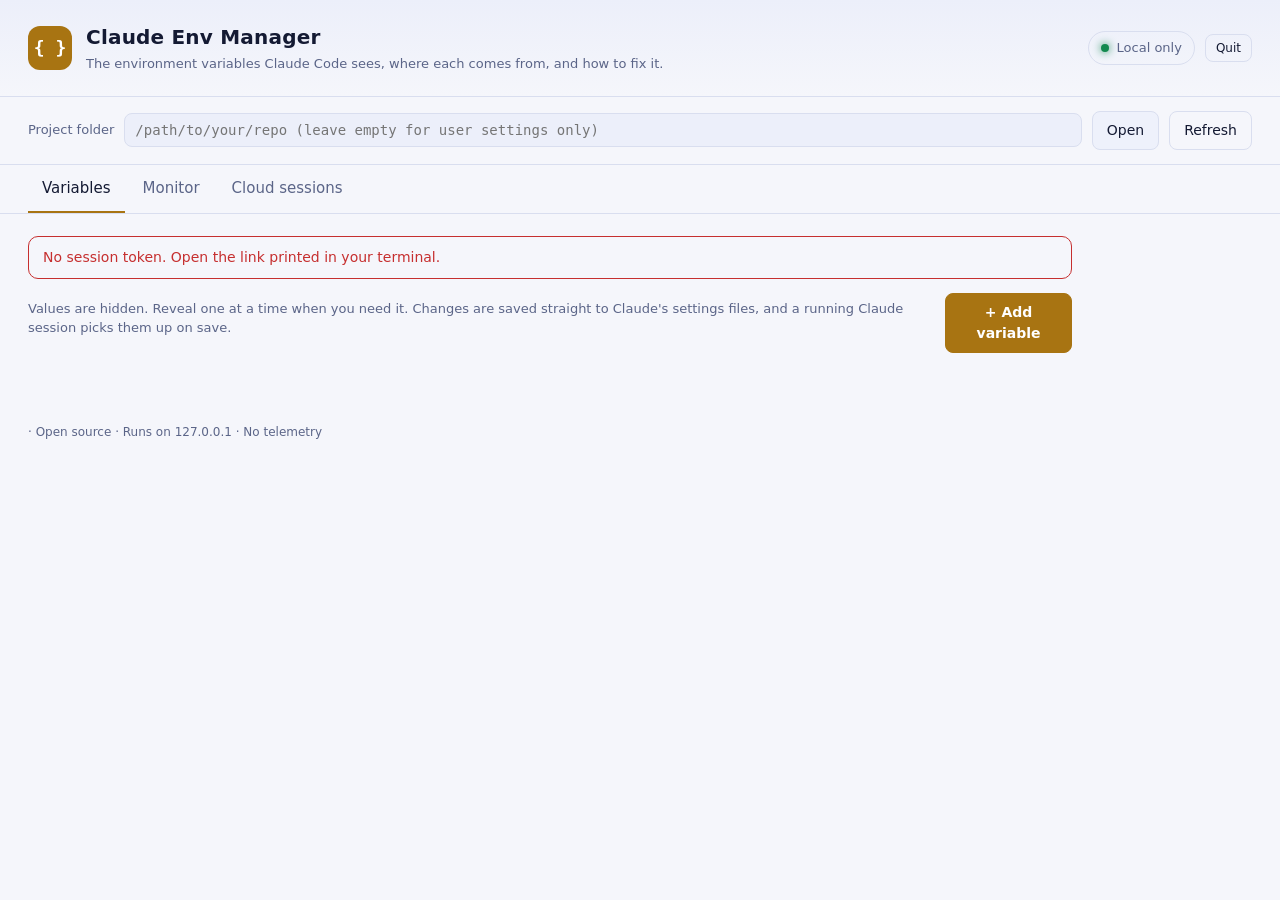
==== claude_env_manager/ui/index.html @ ad777218 "Claude Env Manager v0.1.0 Local app to add, check and manage the environment variables Claude Code u" ====
<!doctype html>
<html lang="en">
<head>
  <meta charset="utf-8">
  <meta name="viewport" content="width=device-width, initial-scale=1">
  <meta name="referrer" content="no-referrer">
  <title>Claude Env Manager</title>
  <link rel="icon" href="data:,">
  <link rel="stylesheet" href="style.css">
</head>
<body>
  <header class="top">
    <div class="brand">
      <span class="logo" aria-hidden="true">{ }</span>
      <div>
        <h1>Claude Env Manager</h1>
        <p class="sub">The environment variables Claude Code sees, where each comes from, and how to fix it.</p>
      </div>
    </div>
    <div class="top-actions">
      <div class="local-badge" title="The app only talks to a server on 127.0.0.1. No telemetry, nothing leaves this machine.">
        <span class="dot"></span> Local only
      </div>
      <button id="quitBtn" class="btn ghost small" title="Stop the app on this computer">Quit</button>
    </div>
  </header>

  <section class="project-bar">
    <label for="project">Project folder</label>
    <input id="project" type="text" spellcheck="false" autocomplete="off" placeholder="/path/to/your/repo (leave empty for user settings only)">
    <button id="loadProject" class="btn">Open</button>
    <button id="refresh" class="btn ghost" title="Re-read every settings file">Refresh</button>
  </section>

  <nav class="tabs" role="tablist">
    <button role="tab" class="tab active" data-tab="vars">Variables</button>
    <button role="tab" class="tab" data-tab="monitor">Monitor</button>
    <button role="tab" class="tab" data-tab="cloud">Cloud sessions</button>
  </nav>

  <main>
    <div id="banner" class="banner hidden" role="status"></div>

    <!-- Variables -->
    <section id="tab-vars" class="panel">
      <div class="panel-head">
        <p class="hint">Values are hidden. Reveal one at a time when you need it. Changes are saved straight to Claude's settings files, and a running Claude session picks them up on save.</p>
        <button id="addBtn" class="btn primary">+ Add variable</button>
      </div>
      <div id="scopes"></div>
    </section>

    <!-- Monitor -->
    <section id="tab-monitor" class="panel hidden">
      <div class="card">
        <h2>Is my variable visible to Claude?</h2>
        <form id="checkForm" class="row">
          <input id="checkName" type="text" placeholder="FAL_KEY" spellcheck="false" autocomplete="off" aria-label="Variable name">
          <button class="btn primary">Check</button>
        </form>
        <div id="checkResult"></div>
      </div>

      <div class="card">
        <div class="card-head">
          <h2>What Claude will see</h2>
          <label class="toggle"><input id="incShell" type="checkbox"> Include shell variables</label>
        </div>
        <p class="hint">Highest priority wins: Managed, then Project local, then Project shared, then User, then your shell. A settings file value replaces the same name from your shell.</p>
        <input id="filter" type="search" placeholder="Filter by name" aria-label="Filter">
        <table class="grid">
          <thead><tr><th>Name</th><th>Value</th><th>Comes from</th><th>Also set in (ignored)</th></tr></thead>
          <tbody id="effective"></tbody>
        </table>
      </div>
    </section>

    <!-- Cloud -->
    <section id="tab-cloud" class="panel hidden">
      <div class="card">
        <h2>Claude Code on the web (cloud sessions)</h2>
        <p>Cloud sessions run on Anthropic's machines, so they never read the User or Project local settings on this computer. There's no public API to set their variables, so add them once on the cloud environment:</p>
        <ol class="steps">
          <li>Open Claude Code on the web and go to the settings of the environment your sessions use.</li>
          <li>Find <b>Environment variables</b>. They take <code>.env</code> format, one <code>KEY=value</code> per line.</li>
          <li>Paste the lines you copy below and save.</li>
          <li>Start a <b>new</b> session. Running sessions keep their old values until their machine is rebuilt.</li>
          <li>Check it arrived with the one-liner at the bottom. It prints the length, never the value.</li>
        </ol>
        <div class="note">
          <b>Good to know.</b> Anyone who can use that environment can read its variables, and any command Claude runs can see them. For an API key that only needs to reach one service, the docs suggest a network secret on the environment instead, which can't be read inside the session.
          A repo's shared <code>.claude/settings.json</code> is read in cloud sessions only for a single repo outside a Claude project, so don't rely on it, and never commit keys there.
        </div>
      </div>

      <div class="card">
        <h2>1. Pick variables to copy</h2>
        <p class="hint">Uses the value Claude would see on this machine. Values go only to your clipboard.</p>
        <div id="cloudPick" class="pick"></div>
        <div class="row">
          <button id="copyEnv" class="btn primary">Copy .env lines</button>
          <span id="copyMsg" class="muted"></span>
        </div>
        <pre id="envPreview" class="code"></pre>
      </div>

      <div class="card">
        <h2>2. Check it inside a session</h2>
        <p class="hint">Ask Claude to run this in a cloud session, or run it in any terminal.</p>
        <div class="row">
          <input id="snipName" type="text" value="FAL_KEY" spellcheck="false" autocomplete="off" aria-label="Variable name">
          <button id="copySnip" class="btn">Copy command</button>
        </div>
        <pre id="snippet" class="code"></pre>
      </div>
    </section>
  </main>

  <footer class="foot">
    <span id="ver"></span> · Open source · Runs on 127.0.0.1 · No telemetry
  </footer>

  <!-- Add / edit dialog -->
  <dialog id="dlg">
    <form id="dlgForm" method="dialog">
      <h2 id="dlgTitle">Add variable</h2>
      <label>Name
        <input id="fName" type="text" placeholder="FAL_KEY" spellcheck="false" autocomplete="off" required>
      </label>
      <label>Value
        <span class="pw">
          <input id="fValue" type="password" autocomplete="new-password" spellcheck="false">
          <button type="button" id="fShow" class="btn ghost small">Show</button>
        </span>
      </label>
      <label>Save to
        <select id="fScope"></select>
      </label>
      <p id="fScopeHelp" class="hint"></p>
      <p id="fWarn" class="warn hidden"></p>
      <div class="row end">
        <button type="button" id="dlgCancel" class="btn ghost">Cancel</button>
        <button id="dlgSave" class="btn primary" value="save">Save</button>
      </div>
    </form>
  </dialog>

  <!-- Confirm dialog -->
  <dialog id="askDlg">
    <form method="dialog">
      <p id="askMsg"></p>
      <div class="row end">
        <button type="button" id="askNo" class="btn ghost">Cancel</button>
        <button type="button" id="askYes" class="btn primary">OK</button>
      </div>
    </form>
  </dialog>

  <script src="app.js"></script>
</body>
</html>
---- claude_env_manager/ui/style.css ----
:root {
  --bg: #0b1020;
  --bg2: #111830;
  --card: #141c36;
  --line: #24305a;
  --text: #e8ecf8;
  --muted: #95a0c2;
  --accent: #e3b450;
  --accent-ink: #1a1405;
  --ok: #4fd18b;
  --bad: #ff6b6b;
  --warn: #f5b942;
  --chip: #1d2748;
  --mono: ui-monospace, SFMono-Regular, Menlo, Consolas, monospace;
  color-scheme: dark;
}
@media (prefers-color-scheme: light) {
  :root:not([data-theme="dark"]) {
    --bg: #f5f6fb; --bg2: #eceffa; --card: #ffffff; --line: #d9deef;
    --text: #141a33; --muted: #5b6588; --accent: #a87412; --accent-ink: #fff;
    --ok: #13894f; --bad: #c62f2f; --warn: #9a6200; --chip: #eef1fb;
    color-scheme: light;
  }
}
:root[data-theme="light"] {
  --bg: #f5f6fb; --bg2: #eceffa; --card: #ffffff; --line: #d9deef;
    --text: #141a33; --muted: #5b6588; --accent: #a87412; --accent-ink: #fff;
    --ok: #13894f; --bad: #c62f2f; --warn: #9a6200; --chip: #eef1fb;
    color-scheme: light;
}
* { box-sizing: border-box; }
body {
  margin: 0; background: var(--bg); color: var(--text);
  font: 15px/1.5 system-ui, -apple-system, "Segoe UI", Roboto, sans-serif;
}
code, pre, .mono { font-family: var(--mono); }
.hidden { display: none !important; }
.muted { color: var(--muted); }

.top {
  display: flex; justify-content: space-between; align-items: center; gap: 16px;
  padding: 22px 28px; border-bottom: 1px solid var(--line);
  background: linear-gradient(180deg, var(--bg2), var(--bg));
}
.brand { display: flex; gap: 14px; align-items: center; }
.logo {
  display: grid; place-items: center; width: 44px; height: 44px; border-radius: 12px;
  background: var(--accent); color: var(--accent-ink); font: 700 18px var(--mono);
}
h1 { margin: 0; font-size: 20px; letter-spacing: .2px; }
h2 { margin: 0 0 10px; font-size: 16px; }
.sub { margin: 2px 0 0; color: var(--muted); font-size: 13px; }
.top-actions { display: flex; gap: 10px; align-items: center; }
.local-badge {
  display: inline-flex; align-items: center; gap: 8px; padding: 6px 12px; border-radius: 999px;
  border: 1px solid var(--line); color: var(--muted); font-size: 13px; white-space: nowrap;
}
.dot { width: 8px; height: 8px; border-radius: 50%; background: var(--ok); box-shadow: 0 0 8px var(--ok); }

.project-bar {
  display: flex; gap: 10px; align-items: center; padding: 14px 28px; border-bottom: 1px solid var(--line);
  flex-wrap: wrap;
}
.project-bar label { color: var(--muted); font-size: 13px; }
.project-bar input { flex: 1; min-width: 220px; }

input[type=text], input[type=password], input[type=search], select {
  background: var(--bg2); color: var(--text); border: 1px solid var(--line); border-radius: 8px;
  padding: 8px 10px; font: 14px var(--mono); outline: none;
}
input:focus, select:focus { border-color: var(--accent); }
select { font-family: inherit; }

.btn {
  border: 1px solid var(--line); background: var(--chip); color: var(--text);
  border-radius: 8px; padding: 8px 14px; font: inherit; font-size: 14px; cursor: pointer;
}
.btn:hover { border-color: var(--accent); }
.btn.primary { background: var(--accent); color: var(--accent-ink); border-color: var(--accent); font-weight: 600; }
.btn.ghost { background: transparent; }
.btn.small { padding: 4px 10px; font-size: 12px; }
.btn.danger:hover { border-color: var(--bad); color: var(--bad); }

.tabs { display: flex; gap: 4px; padding: 0 28px; border-bottom: 1px solid var(--line); }
.tab {
  background: none; border: 0; color: var(--muted); padding: 12px 14px; font: inherit; cursor: pointer;
  border-bottom: 2px solid transparent;
}
.tab.active { color: var(--text); border-bottom-color: var(--accent); }

main { padding: 22px 28px 40px; max-width: 1100px; }
.panel-head { display: flex; justify-content: space-between; align-items: center; gap: 16px; margin-bottom: 14px; }
.hint { color: var(--muted); font-size: 13px; margin: 0 0 10px; }

.card, .scope {
  background: var(--card); border: 1px solid var(--line); border-radius: 14px; padding: 18px 18px 14px;
  margin-bottom: 16px;
}
.card-head, .scope-head { display: flex; justify-content: space-between; align-items: flex-start; gap: 12px; }
.scope-head h2 { margin-bottom: 2px; }
.path { font: 12px var(--mono); color: var(--muted); word-break: break-all; }
.rank {
  display: inline-block; min-width: 22px; text-align: center; padding: 1px 7px; margin-right: 8px; border-radius: 6px;
  background: var(--chip); color: var(--accent); font: 600 12px var(--mono);
}
.badge {
  display: inline-block; padding: 2px 8px; border-radius: 999px; font-size: 11px; margin-left: 6px;
  border: 1px solid var(--line); color: var(--muted); vertical-align: middle;
}
.badge.ro { color: var(--muted); }
.badge.secret { color: var(--accent); border-color: var(--accent); }
.badge.win { color: var(--ok); border-color: var(--ok); }
.badge.lose { color: var(--muted); text-decoration: line-through; }

.warn { color: var(--warn); font-size: 13px; margin: 8px 0; }
.warn::before { content: "⚠ "; }
.err { color: var(--bad); font-size: 13px; margin: 8px 0; }
.note {
  border-left: 3px solid var(--accent); background: var(--bg2); padding: 10px 14px; border-radius: 6px;
  font-size: 13px; color: var(--muted); margin-top: 12px;
}
.note b { color: var(--text); }

table.grid { width: 100%; border-collapse: collapse; margin-top: 10px; }
.grid th { text-align: left; font-size: 12px; color: var(--muted); font-weight: 500; padding: 6px 8px; border-bottom: 1px solid var(--line); }
.grid td { padding: 8px; border-bottom: 1px solid var(--line); vertical-align: middle; font-size: 14px; }
.grid tr:last-child td { border-bottom: 0; }
.grid td.name { font: 600 13px var(--mono); }
.grid td.val { font: 13px var(--mono); color: var(--muted); max-width: 360px; overflow-wrap: anywhere; }
.grid td.val.shown { color: var(--text); }
.grid td.acts { text-align: right; white-space: nowrap; }
.grid td.acts .btn { margin-left: 4px; }
.empty { color: var(--muted); font-size: 13px; padding: 8px 0 4px; }
.subnote { display: block; font: 12px system-ui, sans-serif; color: var(--warn); margin-top: 2px; }

.row { display: flex; gap: 10px; align-items: center; flex-wrap: wrap; margin: 10px 0; }
.row.end { justify-content: flex-end; }
.row input[type=text] { flex: 1; min-width: 200px; }
#filter { width: 100%; margin-top: 4px; }

.result {
  margin-top: 12px; padding: 14px 16px; border-radius: 10px; border: 1px solid var(--line); background: var(--bg2);
}
.result.ok { border-color: var(--ok); }
.result.bad { border-color: var(--bad); }
.result h3 { margin: 0 0 6px; font-size: 15px; }
.result.ok h3 { color: var(--ok); }
.result.bad h3 { color: var(--bad); }
.result ul { margin: 6px 0 0; padding-left: 18px; font-size: 13px; color: var(--muted); }

.steps { margin: 8px 0 0; padding-left: 20px; }
.steps li { margin: 4px 0; }
.pick { display: flex; flex-wrap: wrap; gap: 8px; }
.pick label {
  display: inline-flex; gap: 6px; align-items: center; padding: 6px 10px; border-radius: 8px;
  background: var(--chip); border: 1px solid var(--line); font: 13px var(--mono); cursor: pointer;
}
pre.code {
  background: var(--bg2); border: 1px solid var(--line); border-radius: 8px; padding: 10px 12px;
  white-space: pre-wrap; word-break: break-all; font-size: 12.5px; min-height: 20px; margin: 8px 0 0;
}
details.shell summary { cursor: pointer; color: var(--muted); font-size: 13px; margin-top: 6px; }

.banner { padding: 10px 14px; border-radius: 10px; margin-bottom: 14px; font-size: 14px; border: 1px solid var(--line); }
.banner.ok { border-color: var(--ok); color: var(--ok); }
.banner.bad { border-color: var(--bad); color: var(--bad); }

dialog {
  border: 1px solid var(--line); border-radius: 14px; background: var(--card); color: var(--text);
  padding: 22px; width: min(520px, 92vw);
}
dialog::backdrop { background: rgba(5, 8, 20, .65); }
dialog label { display: block; font-size: 13px; color: var(--muted); margin: 12px 0 4px; }
dialog label input, dialog label select { display: block; width: 100%; margin-top: 4px; color: var(--text); }
.pw { display: flex; gap: 6px; margin-top: 4px; }
.pw input { flex: 1; margin-top: 0 !important; }

.foot { padding: 16px 28px 28px; color: var(--muted); font-size: 12px; }

@media (max-width: 640px) {
  .top, .project-bar, main, .tabs, .foot { padding-left: 16px; padding-right: 16px; }
  .top-actions { display: flex; gap: 10px; align-items: center; }
.local-badge { display: none; }
  .grid td.val { max-width: 140px; }
}
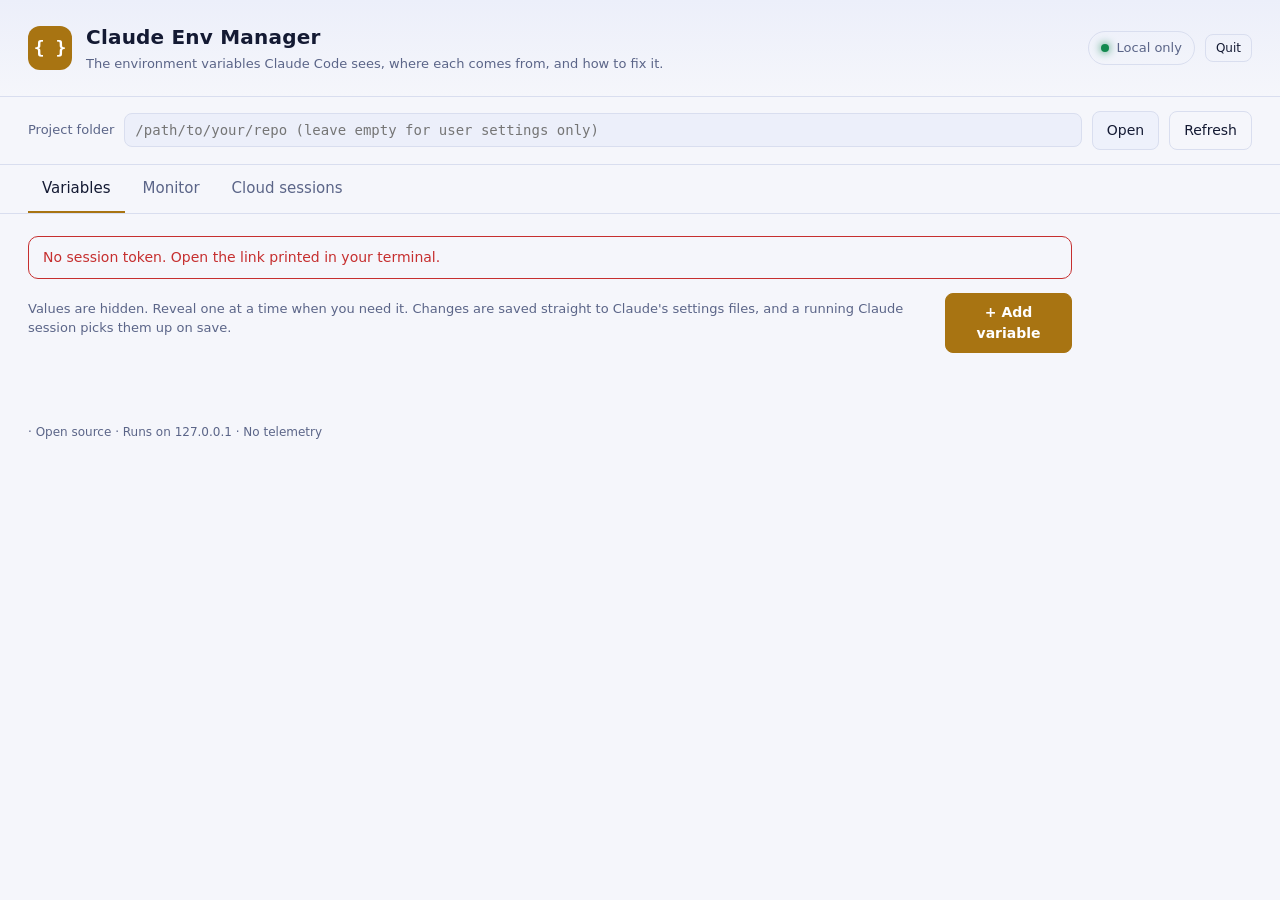
==== commit 7606bbd4: "v0.1.1: say "Claude on this computer uses this" and point to Cloud sessions Local settings never rea" ====
--- a/claude_env_manager/ui/index.html
+++ b/claude_env_manager/ui/index.html
@@ -63,7 +63,7 @@
 
       <div class="card">
         <div class="card-head">
-          <h2>What Claude will see</h2>
+          <h2>What Claude on this computer will see</h2>
           <label class="toggle"><input id="incShell" type="checkbox"> Include shell variables</label>
         </div>
         <p class="hint">Highest priority wins: Managed, then Project local, then Project shared, then User, then your shell. A settings file value replaces the same name from your shell.</p>
--- a/claude_env_manager/ui/style.css
+++ b/claude_env_manager/ui/style.css
@@ -111,6 +111,11 @@
 .badge.secret { color: var(--accent); border-color: var(--accent); }
 .badge.win { color: var(--ok); border-color: var(--ok); }
 .badge.lose { color: var(--muted); text-decoration: line-through; }
+.linkbtn {
+  background: none; border: 0; padding: 0; margin-left: 8px; font: inherit; font-size: 11px;
+  color: var(--muted); text-decoration: underline; cursor: pointer; vertical-align: middle;
+}
+.linkbtn:hover, .linkbtn:focus-visible { color: var(--accent); }
 
 .warn { color: var(--warn); font-size: 13px; margin: 8px 0; }
 .warn::before { content: "⚠ "; }
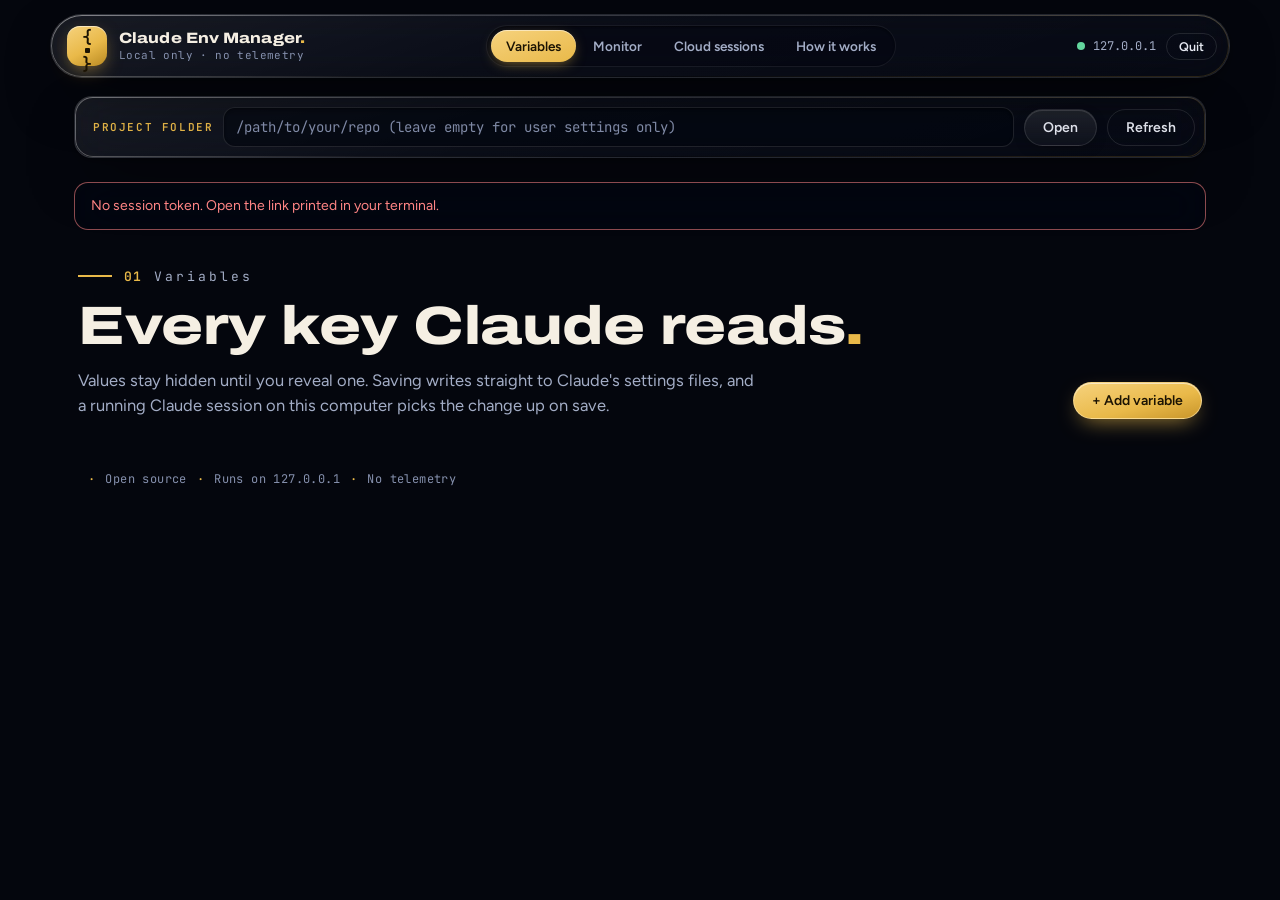
==== commit 12fd2aca: "v0.1.1: dark liquid glass UI, How it works page - New navy and gold glass interface with bundled Arc" ====
--- a/claude_env_manager/ui/index.html
+++ b/claude_env_manager/ui/index.html
@@ -4,124 +4,213 @@
   <meta charset="utf-8">
   <meta name="viewport" content="width=device-width, initial-scale=1">
   <meta name="referrer" content="no-referrer">
+  <meta name="color-scheme" content="dark">
   <title>Claude Env Manager</title>
   <link rel="icon" href="data:,">
   <link rel="stylesheet" href="style.css">
 </head>
 <body>
+  <div class="backdrop" aria-hidden="true"><span class="glow g1"></span><span class="glow g2"></span><span class="swarm"></span></div>
+
   <header class="top">
-    <div class="brand">
-      <span class="logo" aria-hidden="true">{ }</span>
-      <div>
-        <h1>Claude Env Manager</h1>
-        <p class="sub">The environment variables Claude Code sees, where each comes from, and how to fix it.</p>
-      </div>
-    </div>
-    <div class="top-actions">
-      <div class="local-badge" title="The app only talks to a server on 127.0.0.1. No telemetry, nothing leaves this machine.">
-        <span class="dot"></span> Local only
-      </div>
-      <button id="quitBtn" class="btn ghost small" title="Stop the app on this computer">Quit</button>
+    <div class="top-inner glass">
+      <div class="brand">
+        <span class="mark" aria-hidden="true">{<i></i>}</span>
+        <div>
+          <p class="brand-name">Claude Env Manager<span class="dot-gold">.</span></p>
+          <p class="brand-sub">Local only · no telemetry</p>
+        </div>
+      </div>
+      <nav class="tabs" role="tablist" aria-label="Sections">
+        <button role="tab" class="tab active" aria-selected="true" data-tab="vars">Variables</button>
+        <button role="tab" class="tab" aria-selected="false" data-tab="monitor">Monitor</button>
+        <button role="tab" class="tab" aria-selected="false" data-tab="cloud">Cloud sessions</button>
+        <button role="tab" class="tab" aria-selected="false" data-tab="guide">How it works</button>
+      </nav>
+      <div class="top-actions">
+        <span class="live" title="The app only talks to a server on 127.0.0.1. Nothing leaves this computer."><span class="pulse"></span>127.0.0.1</span>
+        <button id="quitBtn" class="btn ghost small" title="Stop the app on this computer">Quit</button>
+      </div>
     </div>
   </header>
 
-  <section class="project-bar">
-    <label for="project">Project folder</label>
-    <input id="project" type="text" spellcheck="false" autocomplete="off" placeholder="/path/to/your/repo (leave empty for user settings only)">
-    <button id="loadProject" class="btn">Open</button>
-    <button id="refresh" class="btn ghost" title="Re-read every settings file">Refresh</button>
-  </section>
-
-  <nav class="tabs" role="tablist">
-    <button role="tab" class="tab active" data-tab="vars">Variables</button>
-    <button role="tab" class="tab" data-tab="monitor">Monitor</button>
-    <button role="tab" class="tab" data-tab="cloud">Cloud sessions</button>
-  </nav>
-
-  <main>
-    <div id="banner" class="banner hidden" role="status"></div>
-
-    <!-- Variables -->
-    <section id="tab-vars" class="panel">
-      <div class="panel-head">
-        <p class="hint">Values are hidden. Reveal one at a time when you need it. Changes are saved straight to Claude's settings files, and a running Claude session picks them up on save.</p>
-        <button id="addBtn" class="btn primary">+ Add variable</button>
-      </div>
-      <div id="scopes"></div>
+  <div class="wrap">
+    <section class="project-bar glass" aria-label="Project">
+      <label for="project" class="eyebrow-label">Project folder</label>
+      <input id="project" type="text" spellcheck="false" autocomplete="off" placeholder="/path/to/your/repo (leave empty for user settings only)">
+      <button id="loadProject" class="btn">Open</button>
+      <button id="refresh" class="btn ghost" title="Re-read every settings file">Refresh</button>
     </section>
 
-    <!-- Monitor -->
-    <section id="tab-monitor" class="panel hidden">
-      <div class="card">
-        <h2>Is my variable visible to Claude?</h2>
-        <form id="checkForm" class="row">
-          <input id="checkName" type="text" placeholder="FAL_KEY" spellcheck="false" autocomplete="off" aria-label="Variable name">
-          <button class="btn primary">Check</button>
-        </form>
-        <div id="checkResult"></div>
-      </div>
-
-      <div class="card">
-        <div class="card-head">
-          <h2>What Claude on this computer will see</h2>
-          <label class="toggle"><input id="incShell" type="checkbox"> Include shell variables</label>
-        </div>
-        <p class="hint">Highest priority wins: Managed, then Project local, then Project shared, then User, then your shell. A settings file value replaces the same name from your shell.</p>
-        <input id="filter" type="search" placeholder="Filter by name" aria-label="Filter">
-        <table class="grid">
-          <thead><tr><th>Name</th><th>Value</th><th>Comes from</th><th>Also set in (ignored)</th></tr></thead>
-          <tbody id="effective"></tbody>
-        </table>
-      </div>
-    </section>
-
-    <!-- Cloud -->
-    <section id="tab-cloud" class="panel hidden">
-      <div class="card">
-        <h2>Claude Code on the web (cloud sessions)</h2>
-        <p>Cloud sessions run on Anthropic's machines, so they never read the User or Project local settings on this computer. There's no public API to set their variables, so add them once on the cloud environment:</p>
-        <ol class="steps">
-          <li>Open Claude Code on the web and go to the settings of the environment your sessions use.</li>
-          <li>Find <b>Environment variables</b>. They take <code>.env</code> format, one <code>KEY=value</code> per line.</li>
-          <li>Paste the lines you copy below and save.</li>
-          <li>Start a <b>new</b> session. Running sessions keep their old values until their machine is rebuilt.</li>
-          <li>Check it arrived with the one-liner at the bottom. It prints the length, never the value.</li>
-        </ol>
-        <div class="note">
-          <b>Good to know.</b> Anyone who can use that environment can read its variables, and any command Claude runs can see them. For an API key that only needs to reach one service, the docs suggest a network secret on the environment instead, which can't be read inside the session.
-          A repo's shared <code>.claude/settings.json</code> is read in cloud sessions only for a single repo outside a Claude project, so don't rely on it, and never commit keys there.
-        </div>
-      </div>
-
-      <div class="card">
-        <h2>1. Pick variables to copy</h2>
-        <p class="hint">Uses the value Claude would see on this machine. Values go only to your clipboard.</p>
-        <div id="cloudPick" class="pick"></div>
-        <div class="row">
-          <button id="copyEnv" class="btn primary">Copy .env lines</button>
-          <span id="copyMsg" class="muted"></span>
-        </div>
-        <pre id="envPreview" class="code"></pre>
-      </div>
-
-      <div class="card">
-        <h2>2. Check it inside a session</h2>
-        <p class="hint">Ask Claude to run this in a cloud session, or run it in any terminal.</p>
-        <div class="row">
-          <input id="snipName" type="text" value="FAL_KEY" spellcheck="false" autocomplete="off" aria-label="Variable name">
-          <button id="copySnip" class="btn">Copy command</button>
-        </div>
-        <pre id="snippet" class="code"></pre>
-      </div>
-    </section>
-  </main>
-
-  <footer class="foot">
-    <span id="ver"></span> · Open source · Runs on 127.0.0.1 · No telemetry
-  </footer>
+    <main>
+      <div id="banner" class="banner hidden" role="status"></div>
+
+      <!-- Variables -->
+      <section id="tab-vars" class="panel" role="tabpanel">
+        <div class="intro">
+          <p class="eyebrow"><span class="rule"></span>01<span class="eyebrow-text">Variables</span></p>
+          <h1 class="display">Every key Claude reads<span class="dot-gold">.</span></h1>
+          <div class="intro-row">
+            <p class="lede">Values stay hidden until you reveal one. Saving writes straight to Claude's settings files, and a running Claude session on this computer picks the change up on save.</p>
+            <button id="addBtn" class="btn primary">+ Add variable</button>
+          </div>
+        </div>
+        <div id="scopes"></div>
+      </section>
+
+      <!-- Monitor -->
+      <section id="tab-monitor" class="panel hidden" role="tabpanel">
+        <div class="intro">
+          <p class="eyebrow"><span class="rule"></span>02<span class="eyebrow-text">Monitor</span></p>
+          <h1 class="display">Will Claude see it<span class="dot-gold">?</span></h1>
+          <p class="lede">Check one name, or look through everything Claude on this computer will get. Values are never printed, only their length.</p>
+        </div>
+        <div class="card glass">
+          <h2>Is my variable visible to Claude on this computer?</h2>
+          <form id="checkForm" class="row">
+            <input id="checkName" type="text" placeholder="FAL_KEY" spellcheck="false" autocomplete="off" aria-label="Variable name">
+            <button class="btn primary">Check</button>
+          </form>
+          <div id="checkResult" aria-live="polite"></div>
+        </div>
+
+        <div class="card glass">
+          <div class="card-head">
+            <h2>What Claude on this computer will see</h2>
+            <label class="toggle"><input id="incShell" type="checkbox"><span class="switch" aria-hidden="true"></span> Include shell variables</label>
+          </div>
+          <p class="hint">Highest priority wins: Managed, then Project local, then Project shared, then User, then your shell. A settings file value replaces the same name from your shell.</p>
+          <input id="filter" type="search" placeholder="Filter by name" aria-label="Filter">
+          <div class="table-wrap">
+            <table class="grid">
+              <thead><tr><th>Name</th><th>Value</th><th>Comes from</th><th>Also set in (ignored)</th></tr></thead>
+              <tbody id="effective"></tbody>
+            </table>
+          </div>
+        </div>
+      </section>
+
+      <!-- Cloud -->
+      <section id="tab-cloud" class="panel hidden" role="tabpanel">
+        <div class="intro">
+          <p class="eyebrow"><span class="rule"></span>03<span class="eyebrow-text">Cloud sessions</span></p>
+          <h1 class="display">Keys for Claude in the cloud<span class="dot-gold">.</span></h1>
+          <p class="lede">Cloud sessions run on Anthropic's machines, so they never read the settings on this computer. Their variables live on the cloud environment, and you add them there once.</p>
+        </div>
+        <div class="card glass">
+          <h2>Set it up</h2>
+          <ol class="steps">
+            <li>Open Claude Code on the web and go to the settings of the environment your sessions use.</li>
+            <li>Find <b>Environment variables</b>. They take <code>.env</code> format, one <code>KEY=value</code> per line.</li>
+            <li>Paste the lines you copy below and save.</li>
+            <li>Start a <b>new</b> session. Running sessions keep their old values until their machine is rebuilt.</li>
+            <li>Check it arrived with the one-liner below. It prints the length, never the value.</li>
+          </ol>
+          <div class="note">
+            <b>Good to know.</b> Anyone who can use that environment can read its variables, and any command Claude runs can see them. For an API key that only needs to reach one service, the docs suggest a network secret on the environment instead, which can't be read inside the session.
+            A repo's shared <code>.claude/settings.json</code> is read in cloud sessions only for a single repo outside a Claude project, so don't rely on it, and never commit keys there.
+          </div>
+        </div>
+
+        <div class="split">
+          <div class="card glass">
+            <h2><span class="num">1</span>Pick variables to copy</h2>
+            <p class="hint">Uses the value Claude would see on this computer. Values go only to your clipboard.</p>
+            <div id="cloudPick" class="pick"></div>
+            <div class="row">
+              <button id="copyEnv" class="btn primary">Copy .env lines</button>
+              <span id="copyMsg" class="muted" aria-live="polite"></span>
+            </div>
+            <pre id="envPreview" class="code"></pre>
+          </div>
+
+          <div class="card glass">
+            <h2><span class="num">2</span>Check it inside a session</h2>
+            <p class="hint">Ask Claude to run this in a cloud session, or run it in any terminal.</p>
+            <div class="row">
+              <input id="snipName" type="text" value="FAL_KEY" spellcheck="false" autocomplete="off" aria-label="Variable name">
+              <button id="copySnip" class="btn">Copy command</button>
+            </div>
+            <pre id="snippet" class="code"></pre>
+          </div>
+        </div>
+      </section>
+
+      <!-- Guide -->
+      <section id="tab-guide" class="panel hidden guide" role="tabpanel">
+        <div class="intro">
+          <p class="eyebrow"><span class="rule"></span>04<span class="eyebrow-text">How it works</span></p>
+          <h1 class="display">Where Claude finds your keys<span class="dot-gold">.</span></h1>
+          <p class="lede">Claude Code reads environment variables from a few places, in a fixed order, and cloud sessions read from a different place entirely. Most "Claude can't see my key" problems come down to one of the cases below.</p>
+        </div>
+
+        <h2 class="section-title"><span class="rule"></span>Two kinds of Claude</h2>
+        <div class="split">
+          <article class="card glass tile">
+            <p class="tile-tag">On this computer</p>
+            <h3>Claude Code in your terminal, editor or desktop app</h3>
+            <p>Reads the settings files on this computer, plus the shell it was started from. This app manages exactly these files.</p>
+            <button class="linkbtn" data-goto="vars">Manage them in Variables</button>
+          </article>
+          <article class="card glass tile">
+            <p class="tile-tag cloud">In the cloud</p>
+            <h3>Claude Code on the web and cloud sessions</h3>
+            <p>Runs on Anthropic's machines and never sees this computer's files. Its keys go in the cloud environment's <b>Environment variables</b> setting.</p>
+            <button class="linkbtn" data-goto="cloud">Set them up in Cloud sessions</button>
+          </article>
+        </div>
+
+        <h2 class="section-title"><span class="rule"></span>The order Claude on this computer reads them</h2>
+        <div class="card glass">
+          <p class="hint">When the same name is set in more than one place, the highest one wins.</p>
+          <ol class="ladder">
+            <li><span class="lv">01</span><div><b>Managed</b><span>Set by an administrator. Can't be overridden.</span><code>managed-settings.json</code></div></li>
+            <li><span class="lv">02</span><div><b>Project local</b><span>This project, just you. The best home for a project's keys. Keep it out of git.</span><code>&lt;repo&gt;/.claude/settings.local.json</code></div></li>
+            <li><span class="lv">03</span><div><b>Project shared</b><span>Committed to the repo and shared with everyone. Never put secrets here.</span><code>&lt;repo&gt;/.claude/settings.json</code></div></li>
+            <li><span class="lv">04</span><div><b>User</b><span>Every project on this computer.</span><code>~/.claude/settings.json</code></div></li>
+            <li><span class="lv">05</span><div><b>Your shell</b><span>Only when Claude is started from a terminal that has the variable. Any settings file wins over it.</span><code>export FAL_KEY=…</code></div></li>
+          </ol>
+        </div>
+
+        <h2 class="section-title"><span class="rule"></span>Claude can't see my key</h2>
+        <div class="card glass">
+          <ol class="checks">
+            <li><b>Is it a cloud session?</b> Cloud sessions ignore every file on this computer. Add the key to the cloud environment, then start a new session. <button class="linkbtn" data-goto="cloud">Cloud sessions</button></li>
+            <li><b>Is it set at all?</b> Type the name into the check on the Monitor page. <button class="linkbtn" data-goto="monitor">Monitor</button></li>
+            <li><b>Is another value winning?</b> If the same name is set higher up, that value is the one Claude gets. Monitor shows where it comes from and what it overrides.</li>
+            <li><b>Is it only in your shell?</b> Claude started from the Dock, Start menu or an editor won't have it. Put it in User or Project local instead.</li>
+            <li><b>Is it a name Claude ignores in project files?</b> A few, like <code>OTEL_*</code> and <code>CLAUDE_CONFIG_DIR</code>, only count from User settings or your shell. The app flags these.</li>
+            <li><b>Did you just remove it?</b> New and changed values apply on save. A removed variable only disappears when Claude is relaunched.</li>
+            <li><b>Does the value use <code>~</code> or <code>$HOME</code>?</b> Values are used exactly as written. Write the full path.</li>
+          </ol>
+        </div>
+
+        <h2 class="section-title"><span class="rule"></span>Keeping keys safe</h2>
+        <div class="split three">
+          <article class="card glass tile"><h3>Out of git</h3><p>Project shared settings are committed. Keep keys in Project local or User, and make sure <code>settings.local.json</code> is ignored. The app warns you when it isn't.</p></article>
+          <article class="card glass tile"><h3>Readable by your tools</h3><p>Any command Claude runs can read the variables it was given, on this computer and in the cloud. Only give Claude the keys a task needs.</p></article>
+          <article class="card glass tile"><h3>Shared in the cloud</h3><p>Everyone who uses a cloud environment can read its variables. For a key that only calls one service, a network secret is safer.</p></article>
+        </div>
+
+        <h2 class="section-title"><span class="rule"></span>What this app does</h2>
+        <div class="card glass">
+          <ul class="facts">
+            <li><b>Runs only on your computer.</b> It listens on 127.0.0.1, with a new random token each run, and makes no outside network calls.</li>
+            <li><b>Shows values only when you ask.</b> The page gets names, a mask and the length. A value is sent only when you press Reveal or copy .env lines.</li>
+            <li><b>Edits safely.</b> It keeps every other setting in the file, writes atomically, and creates new files readable only by you. A file with broken JSON is left alone.</li>
+          </ul>
+          <p class="hint">Sources: Claude Code docs on <a href="https://code.claude.com/docs/en/settings" target="_blank" rel="noopener noreferrer">settings</a>, <a href="https://code.claude.com/docs/en/env-vars" target="_blank" rel="noopener noreferrer">environment variables</a> and <a href="https://code.claude.com/docs/en/cloud-environments" target="_blank" rel="noopener noreferrer">cloud environments</a>. Not affiliated with Anthropic.</p>
+        </div>
+      </section>
+    </main>
+
+    <footer class="foot">
+      <span id="ver"></span><span class="sep">·</span>Open source<span class="sep">·</span>Runs on 127.0.0.1<span class="sep">·</span>No telemetry
+    </footer>
+  </div>
 
   <!-- Add / edit dialog -->
-  <dialog id="dlg">
+  <dialog id="dlg" class="glass">
     <form id="dlgForm" method="dialog">
       <h2 id="dlgTitle">Add variable</h2>
       <label>Name
@@ -146,7 +235,7 @@
   </dialog>
 
   <!-- Confirm dialog -->
-  <dialog id="askDlg">
+  <dialog id="askDlg" class="glass">
     <form method="dialog">
       <p id="askMsg"></p>
       <div class="row end">
--- a/claude_env_manager/ui/style.css
+++ b/claude_env_manager/ui/style.css
@@ -1,190 +1,342 @@
+/* Claude Env Manager: dark liquid glass, night navy and gold.
+   Fonts are bundled (SIL Open Font License, see fonts/); nothing loads from the web. */
+
+@font-face { font-family: "Archivo"; src: url("fonts/archivo.woff2") format("woff2"); font-weight: 600 800; font-stretch: 112% 125%; font-display: swap; }
+@font-face { font-family: "Figtree"; src: url("fonts/figtree.woff2") format("woff2"); font-weight: 400 700; font-display: swap; }
+@font-face { font-family: "JetBrains Mono"; src: url("fonts/jetbrains-mono.woff2") format("woff2"); font-weight: 400 600; font-display: swap; }
+
 :root {
-  --bg: #0b1020;
-  --bg2: #111830;
-  --card: #141c36;
-  --line: #24305a;
-  --text: #e8ecf8;
-  --muted: #95a0c2;
-  --accent: #e3b450;
-  --accent-ink: #1a1405;
-  --ok: #4fd18b;
-  --bad: #ff6b6b;
-  --warn: #f5b942;
-  --chip: #1d2748;
-  --mono: ui-monospace, SFMono-Regular, Menlo, Consolas, monospace;
   color-scheme: dark;
-}
-@media (prefers-color-scheme: light) {
-  :root:not([data-theme="dark"]) {
-    --bg: #f5f6fb; --bg2: #eceffa; --card: #ffffff; --line: #d9deef;
-    --text: #141a33; --muted: #5b6588; --accent: #a87412; --accent-ink: #fff;
-    --ok: #13894f; --bad: #c62f2f; --warn: #9a6200; --chip: #eef1fb;
-    color-scheme: light;
-  }
-}
-:root[data-theme="light"] {
-  --bg: #f5f6fb; --bg2: #eceffa; --card: #ffffff; --line: #d9deef;
-    --text: #141a33; --muted: #5b6588; --accent: #a87412; --accent-ink: #fff;
-    --ok: #13894f; --bad: #c62f2f; --warn: #9a6200; --chip: #eef1fb;
-    color-scheme: light;
-}
+  --ink: #04060d;
+  --navy: #070c1c;
+  --navy-2: #0b1430;
+  --navy-3: #13204a;
+  --cream: #f5efe3;
+  --text: #e7eaf3;
+  --muted: #a3adc6;
+  --dim: #8590ad;
+  --gold: #e9b949;
+  --gold-2: #f6d27d;
+  --gold-ink: #1b1303;
+  --gold-soft: rgba(233, 185, 73, .14);
+  --ok: #63d69e;
+  --bad: #ff8585;
+  --warn: #f3c65c;
+  --glass: linear-gradient(160deg, rgba(255, 255, 255, .085) 0%, rgba(255, 255, 255, .035) 42%, rgba(255, 255, 255, .02) 100%);
+  --glass-solid: #0d1633;
+  --edge: rgba(255, 255, 255, .11);
+  --edge-strong: rgba(255, 255, 255, .2);
+  --sheen: inset 0 1px 0 rgba(255, 255, 255, .16), inset 0 -1px 0 rgba(0, 0, 0, .35);
+  --lift: 0 24px 60px -18px rgba(0, 0, 0, .7), 0 2px 6px rgba(0, 0, 0, .3);
+  --blur: blur(22px) saturate(165%);
+  --r: 22px;
+  --r-sm: 12px;
+  --display: "Archivo", "Arial Black", system-ui, sans-serif;
+  --sans: "Figtree", system-ui, -apple-system, "Segoe UI", Roboto, sans-serif;
+  --mono: "JetBrains Mono", ui-monospace, SFMono-Regular, Menlo, Consolas, monospace;
+}
+
 * { box-sizing: border-box; }
+html { background: var(--ink); }
 body {
-  margin: 0; background: var(--bg); color: var(--text);
-  font: 15px/1.5 system-ui, -apple-system, "Segoe UI", Roboto, sans-serif;
-}
-code, pre, .mono { font-family: var(--mono); }
+  margin: 0; min-height: 100vh; color: var(--text); background: var(--ink);
+  font: 15px/1.55 var(--sans); -webkit-font-smoothing: antialiased;
+}
+code, pre, .mono { font-family: var(--mono); font-size: .9em; }
+code { color: var(--gold-2); }
+a { color: var(--gold-2); text-underline-offset: 3px; }
+a:hover { color: var(--gold); }
+b, strong { color: var(--cream); font-weight: 650; }
 .hidden { display: none !important; }
 .muted { color: var(--muted); }
-
-.top {
-  display: flex; justify-content: space-between; align-items: center; gap: 16px;
-  padding: 22px 28px; border-bottom: 1px solid var(--line);
-  background: linear-gradient(180deg, var(--bg2), var(--bg));
-}
-.brand { display: flex; gap: 14px; align-items: center; }
-.logo {
-  display: grid; place-items: center; width: 44px; height: 44px; border-radius: 12px;
-  background: var(--accent); color: var(--accent-ink); font: 700 18px var(--mono);
-}
-h1 { margin: 0; font-size: 20px; letter-spacing: .2px; }
-h2 { margin: 0 0 10px; font-size: 16px; }
-.sub { margin: 2px 0 0; color: var(--muted); font-size: 13px; }
-.top-actions { display: flex; gap: 10px; align-items: center; }
-.local-badge {
-  display: inline-flex; align-items: center; gap: 8px; padding: 6px 12px; border-radius: 999px;
-  border: 1px solid var(--line); color: var(--muted); font-size: 13px; white-space: nowrap;
-}
-.dot { width: 8px; height: 8px; border-radius: 50%; background: var(--ok); box-shadow: 0 0 8px var(--ok); }
-
-.project-bar {
-  display: flex; gap: 10px; align-items: center; padding: 14px 28px; border-bottom: 1px solid var(--line);
-  flex-wrap: wrap;
-}
-.project-bar label { color: var(--muted); font-size: 13px; }
+::selection { background: rgba(233, 185, 73, .35); color: var(--cream); }
+:focus-visible { outline: 2px solid var(--gold); outline-offset: 3px; border-radius: 8px; }
+
+/* ---------- backdrop: navy depth, gold glow, particle swarm ---------- */
+.backdrop { position: fixed; inset: 0; z-index: -1; overflow: hidden; pointer-events: none;
+  background:
+    radial-gradient(1200px 700px at 12% -10%, rgba(37, 62, 140, .55), transparent 60%),
+    radial-gradient(900px 600px at 100% 10%, rgba(22, 40, 96, .5), transparent 60%),
+    linear-gradient(180deg, var(--navy) 0%, var(--ink) 75%);
+}
+.glow { position: absolute; border-radius: 50%; filter: blur(90px); }
+.glow.g1 { width: 60vw; height: 26vh; left: -10vw; bottom: 6vh; background: rgba(233, 185, 73, .2); transform: rotate(-8deg); }
+.glow.g2 { width: 50vw; height: 22vh; right: -8vw; bottom: 16vh; background: rgba(233, 185, 73, .13); transform: rotate(6deg); }
+.swarm { position: absolute; left: -5%; right: -5%; bottom: 4vh; height: 30vh; opacity: .55;
+  background-image:
+    radial-gradient(circle, rgba(246, 210, 125, .95) 0 1.2px, transparent 1.8px),
+    radial-gradient(circle, rgba(233, 185, 73, .7) 0 1px, transparent 1.6px),
+    radial-gradient(circle, rgba(246, 210, 125, .5) 0 .8px, transparent 1.4px);
+  background-size: 23px 19px, 37px 29px, 13px 17px;
+  background-position: 0 0, 11px 7px, 5px 3px;
+  -webkit-mask-image: radial-gradient(60% 45% at 50% 60%, #000 10%, transparent 75%);
+  mask-image: radial-gradient(60% 45% at 50% 60%, #000 10%, transparent 75%);
+  transform: skewY(-4deg);
+}
+
+/* ---------- glass surface ---------- */
+.glass {
+  position: relative; background: var(--glass); border: 1px solid var(--edge); border-radius: var(--r);
+  box-shadow: var(--sheen), var(--lift);
+  -webkit-backdrop-filter: var(--blur); backdrop-filter: var(--blur);
+}
+dialog.glass { position: fixed; }
+.glass::before { /* specular rim: bright top-left edge fading out */
+  content: ""; position: absolute; inset: 0; border-radius: inherit; padding: 1px; pointer-events: none;
+  background: linear-gradient(140deg, rgba(255, 255, 255, .38), rgba(255, 255, 255, .05) 30%, transparent 55%, rgba(233, 185, 73, .18));
+  -webkit-mask: linear-gradient(#000 0 0) content-box, linear-gradient(#000 0 0);
+  -webkit-mask-composite: xor; mask-composite: exclude;
+}
+
+/* ---------- header ---------- */
+.top { position: sticky; top: 0; z-index: 10; padding: 14px 24px 0; }
+.top-inner {
+  max-width: 1180px; margin: 0 auto; padding: 10px 12px 10px 16px; border-radius: 999px;
+  display: grid; grid-template-columns: auto 1fr auto; align-items: center; gap: 16px;
+}
+.brand { display: flex; align-items: center; gap: 12px; min-width: 0; }
+.mark {
+  display: grid; place-items: center; width: 40px; height: 40px; border-radius: 13px; flex: none;
+  font: 700 17px var(--mono); color: var(--gold-ink); position: relative;
+  background: linear-gradient(150deg, var(--gold-2), var(--gold) 55%, #b98a22);
+  box-shadow: inset 0 1px 0 rgba(255, 255, 255, .55), 0 6px 18px -4px rgba(233, 185, 73, .55);
+}
+.mark i { display: inline-block; width: 5px; height: 5px; margin: 0 2px; border-radius: 1px; background: var(--gold-ink); }
+.brand-name { margin: 0; font: 800 15px/1.1 var(--display); font-stretch: 118%; color: var(--cream); letter-spacing: .1px; white-space: nowrap; }
+.brand-sub { margin: 2px 0 0; font: 11px var(--mono); color: var(--dim); letter-spacing: .4px; }
+.dot-gold { color: var(--gold); }
+
+.tabs { justify-self: center; display: flex; gap: 2px; padding: 4px; border-radius: 999px;
+  background: rgba(3, 6, 16, .45); border: 1px solid rgba(255, 255, 255, .07);
+  box-shadow: inset 0 1px 2px rgba(0, 0, 0, .45); }
+.tab {
+  border: 0; background: transparent; color: var(--muted); cursor: pointer; white-space: nowrap;
+  font: 600 13.5px var(--sans); padding: 8px 15px; border-radius: 999px; transition: color .2s, background .2s;
+}
+.tab:hover { color: var(--cream); }
+.tab.active {
+  color: var(--gold-ink);
+  background: linear-gradient(160deg, var(--gold-2), var(--gold));
+  box-shadow: inset 0 1px 0 rgba(255, 255, 255, .5), 0 4px 14px -4px rgba(233, 185, 73, .6);
+}
+.top-actions { display: flex; align-items: center; gap: 10px; }
+.live { display: inline-flex; align-items: center; gap: 8px; font: 12px var(--mono); color: var(--muted); }
+.pulse { width: 8px; height: 8px; border-radius: 50%; background: var(--ok); box-shadow: 0 0 0 0 rgba(99, 214, 158, .6); animation: pulse 2.4s infinite; }
+@keyframes pulse { 0% { box-shadow: 0 0 0 0 rgba(99, 214, 158, .55); } 70% { box-shadow: 0 0 0 8px rgba(99, 214, 158, 0); } 100% { box-shadow: 0 0 0 0 rgba(99, 214, 158, 0); } }
+
+/* ---------- layout ---------- */
+.wrap { max-width: 1180px; margin: 0 auto; padding: 18px 24px 40px; }
+main { padding-top: 8px; }
+.project-bar { display: flex; align-items: center; gap: 10px; flex-wrap: wrap; padding: 10px 10px 10px 18px; border-radius: 18px; }
 .project-bar input { flex: 1; min-width: 220px; }
-
+.eyebrow-label { font: 600 11px var(--mono); letter-spacing: 1.6px; text-transform: uppercase; color: var(--gold); }
+
+.intro { margin: 38px 4px 26px; }
+.eyebrow { display: flex; align-items: center; gap: 12px; margin: 0 0 14px; font: 600 13px var(--mono); color: var(--gold); letter-spacing: 1px; }
+.eyebrow .rule, .section-title .rule { display: inline-block; width: 34px; height: 1.5px; background: var(--gold); }
+.eyebrow-text { color: var(--muted); font-weight: 400; letter-spacing: 3px; }
+.display {
+  margin: 0; font: 800 clamp(30px, 4.6vw, 54px)/1.02 var(--display); font-stretch: 125%;
+  color: var(--cream); letter-spacing: -.5px; text-wrap: balance;
+}
+.intro-row { display: flex; align-items: flex-end; justify-content: space-between; gap: 20px; flex-wrap: wrap; margin-top: 14px; }
+.lede { margin: 14px 0 0; max-width: 680px; font-size: 16.5px; color: var(--muted); }
+.intro-row .lede { margin: 0; }
+
+h2 { margin: 0 0 10px; font: 700 17px/1.25 var(--display); font-stretch: 112%; color: var(--cream); letter-spacing: .1px; }
+h3 { margin: 0 0 8px; font: 700 16px/1.3 var(--display); font-stretch: 112%; color: var(--cream); }
+.hint { color: var(--muted); font-size: 13.5px; margin: 0 0 10px; }
+
+.card, .scope { padding: 22px 22px 18px; margin-bottom: 18px; }
+.card-head, .scope-head { display: flex; justify-content: space-between; align-items: flex-start; gap: 14px; flex-wrap: wrap; }
+.split { display: grid; grid-template-columns: repeat(2, minmax(0, 1fr)); gap: 18px; }
+.split.three { grid-template-columns: repeat(3, minmax(0, 1fr)); }
+.split > .card { margin-bottom: 18px; }
+
+/* ---------- controls ---------- */
 input[type=text], input[type=password], input[type=search], select {
-  background: var(--bg2); color: var(--text); border: 1px solid var(--line); border-radius: 8px;
-  padding: 8px 10px; font: 14px var(--mono); outline: none;
-}
-input:focus, select:focus { border-color: var(--accent); }
-select { font-family: inherit; }
+  background: rgba(3, 6, 16, .55); color: var(--text); border: 1px solid var(--edge); border-radius: var(--r-sm);
+  padding: 10px 12px; font: 14px var(--mono); outline: none; transition: border-color .2s, box-shadow .2s;
+  box-shadow: inset 0 1px 3px rgba(0, 0, 0, .45);
+}
+input::placeholder { color: var(--dim); }
+input:focus, select:focus { border-color: rgba(233, 185, 73, .7); box-shadow: inset 0 1px 3px rgba(0, 0, 0, .45), 0 0 0 3px var(--gold-soft); }
+select { font-family: var(--sans); }
+select option { background: var(--navy-2); color: var(--text); }
 
 .btn {
-  border: 1px solid var(--line); background: var(--chip); color: var(--text);
-  border-radius: 8px; padding: 8px 14px; font: inherit; font-size: 14px; cursor: pointer;
-}
-.btn:hover { border-color: var(--accent); }
-.btn.primary { background: var(--accent); color: var(--accent-ink); border-color: var(--accent); font-weight: 600; }
-.btn.ghost { background: transparent; }
-.btn.small { padding: 4px 10px; font-size: 12px; }
+  position: relative; display: inline-flex; align-items: center; justify-content: center; gap: 6px;
+  border: 1px solid var(--edge); color: var(--text); cursor: pointer; white-space: nowrap;
+  background: linear-gradient(180deg, rgba(255, 255, 255, .1), rgba(255, 255, 255, .03));
+  box-shadow: inset 0 1px 0 rgba(255, 255, 255, .14), 0 4px 14px -6px rgba(0, 0, 0, .6);
+  border-radius: 999px; padding: 9px 18px; font: 600 14px var(--sans);
+  transition: border-color .2s, transform .12s, background .2s, color .2s;
+}
+.btn:hover { border-color: var(--edge-strong); background: linear-gradient(180deg, rgba(255, 255, 255, .15), rgba(255, 255, 255, .05)); }
+.btn:active { transform: translateY(1px); }
+.btn.primary {
+  color: var(--gold-ink); border-color: rgba(255, 230, 170, .6);
+  background: linear-gradient(165deg, var(--gold-2), var(--gold) 60%, #c8952a);
+  box-shadow: inset 0 1px 0 rgba(255, 255, 255, .55), 0 8px 22px -8px rgba(233, 185, 73, .75);
+}
+.btn.primary:hover { background: linear-gradient(165deg, #fbe0a0, var(--gold-2) 55%, var(--gold)); }
+.btn.ghost { background: transparent; box-shadow: none; }
+.btn.small { padding: 5px 12px; font-size: 12.5px; }
 .btn.danger:hover { border-color: var(--bad); color: var(--bad); }
-
-.tabs { display: flex; gap: 4px; padding: 0 28px; border-bottom: 1px solid var(--line); }
-.tab {
-  background: none; border: 0; color: var(--muted); padding: 12px 14px; font: inherit; cursor: pointer;
-  border-bottom: 2px solid transparent;
-}
-.tab.active { color: var(--text); border-bottom-color: var(--accent); }
-
-main { padding: 22px 28px 40px; max-width: 1100px; }
-.panel-head { display: flex; justify-content: space-between; align-items: center; gap: 16px; margin-bottom: 14px; }
-.hint { color: var(--muted); font-size: 13px; margin: 0 0 10px; }
-
-.card, .scope {
-  background: var(--card); border: 1px solid var(--line); border-radius: 14px; padding: 18px 18px 14px;
-  margin-bottom: 16px;
-}
-.card-head, .scope-head { display: flex; justify-content: space-between; align-items: flex-start; gap: 12px; }
-.scope-head h2 { margin-bottom: 2px; }
-.path { font: 12px var(--mono); color: var(--muted); word-break: break-all; }
+.linkbtn {
+  background: none; border: 0; padding: 0; margin-left: 8px; font: 600 12px var(--sans);
+  color: var(--gold-2); text-decoration: underline; text-underline-offset: 3px; cursor: pointer; vertical-align: middle;
+}
+.linkbtn:hover { color: var(--gold); }
+
+.toggle { display: inline-flex; align-items: center; gap: 10px; color: var(--muted); font-size: 13px; cursor: pointer; }
+.toggle input { position: absolute; opacity: 0; width: 1px; height: 1px; }
+.switch { width: 36px; height: 20px; border-radius: 999px; background: rgba(3, 6, 16, .6); border: 1px solid var(--edge); position: relative; transition: background .2s; }
+.switch::after { content: ""; position: absolute; top: 2px; left: 2px; width: 14px; height: 14px; border-radius: 50%; background: var(--muted); transition: transform .2s, background .2s; }
+.toggle input:checked + .switch { background: var(--gold-soft); border-color: rgba(233, 185, 73, .6); }
+.toggle input:checked + .switch::after { transform: translateX(16px); background: var(--gold); }
+.toggle input:focus-visible + .switch { outline: 2px solid var(--gold); outline-offset: 3px; }
+
+/* ---------- scopes & tables ---------- */
+.scope-head h2 { display: flex; align-items: center; flex-wrap: wrap; gap: 4px; margin-bottom: 4px; font-size: 18px; }
+.path { font: 12px var(--mono); color: var(--dim); word-break: break-all; }
 .rank {
-  display: inline-block; min-width: 22px; text-align: center; padding: 1px 7px; margin-right: 8px; border-radius: 6px;
-  background: var(--chip); color: var(--accent); font: 600 12px var(--mono);
-}
+  display: inline-grid; place-items: center; min-width: 34px; height: 24px; padding: 0 8px; margin-right: 10px; border-radius: 8px;
+  background: var(--gold-soft); border: 1px solid rgba(233, 185, 73, .35); color: var(--gold); font: 600 12px var(--mono);
+}
+.scope-head .hint { margin: 8px 0 0; }
 .badge {
-  display: inline-block; padding: 2px 8px; border-radius: 999px; font-size: 11px; margin-left: 6px;
-  border: 1px solid var(--line); color: var(--muted); vertical-align: middle;
-}
-.badge.ro { color: var(--muted); }
-.badge.secret { color: var(--accent); border-color: var(--accent); }
-.badge.win { color: var(--ok); border-color: var(--ok); }
-.badge.lose { color: var(--muted); text-decoration: line-through; }
-.linkbtn {
-  background: none; border: 0; padding: 0; margin-left: 8px; font: inherit; font-size: 11px;
-  color: var(--muted); text-decoration: underline; cursor: pointer; vertical-align: middle;
-}
-.linkbtn:hover, .linkbtn:focus-visible { color: var(--accent); }
-
-.warn { color: var(--warn); font-size: 13px; margin: 8px 0; }
+  display: inline-flex; align-items: center; padding: 3px 10px; border-radius: 999px; font: 600 11.5px var(--sans); margin-left: 6px;
+  border: 1px solid var(--edge); color: var(--muted); vertical-align: middle; background: rgba(255, 255, 255, .03); white-space: nowrap;
+}
+.badge.secret { color: var(--gold-2); border-color: rgba(233, 185, 73, .45); background: var(--gold-soft); }
+.badge.win { color: var(--ok); border-color: rgba(99, 214, 158, .45); background: rgba(99, 214, 158, .1); }
+.badge.lose { color: var(--dim); text-decoration: line-through; }
+td .badge:first-child { margin-left: 0; }
+
+.warn { color: var(--warn); font-size: 13.5px; margin: 10px 0; }
 .warn::before { content: "⚠ "; }
-.err { color: var(--bad); font-size: 13px; margin: 8px 0; }
+.err { color: var(--bad); font-size: 13.5px; margin: 10px 0; }
 .note {
-  border-left: 3px solid var(--accent); background: var(--bg2); padding: 10px 14px; border-radius: 6px;
-  font-size: 13px; color: var(--muted); margin-top: 12px;
-}
-.note b { color: var(--text); }
-
-table.grid { width: 100%; border-collapse: collapse; margin-top: 10px; }
-.grid th { text-align: left; font-size: 12px; color: var(--muted); font-weight: 500; padding: 6px 8px; border-bottom: 1px solid var(--line); }
-.grid td { padding: 8px; border-bottom: 1px solid var(--line); vertical-align: middle; font-size: 14px; }
+  border: 1px solid rgba(233, 185, 73, .25); background: linear-gradient(135deg, rgba(233, 185, 73, .09), rgba(233, 185, 73, .02));
+  padding: 14px 16px; border-radius: 14px; font-size: 13.5px; color: var(--muted); margin-top: 16px;
+}
+
+.table-wrap { overflow-x: auto; }
+table.grid { width: 100%; border-collapse: collapse; margin-top: 12px; }
+.grid th { text-align: left; font: 600 11px var(--mono); text-transform: uppercase; letter-spacing: 1.2px; color: var(--dim); padding: 8px 10px; border-bottom: 1px solid var(--edge); }
+.grid td { padding: 12px 10px; border-bottom: 1px solid rgba(255, 255, 255, .06); vertical-align: middle; font-size: 14px; }
+.grid tbody tr { transition: background .15s; }
+.grid tbody tr:hover { background: rgba(255, 255, 255, .03); }
 .grid tr:last-child td { border-bottom: 0; }
-.grid td.name { font: 600 13px var(--mono); }
-.grid td.val { font: 13px var(--mono); color: var(--muted); max-width: 360px; overflow-wrap: anywhere; }
-.grid td.val.shown { color: var(--text); }
+.grid td.name { font: 600 13.5px var(--mono); color: var(--cream); }
+.grid td.val { font: 13px var(--mono); color: var(--muted); max-width: 360px; overflow-wrap: anywhere; letter-spacing: 1px; }
+.grid td.val .muted { letter-spacing: 0; color: var(--dim); }
+.grid td.val.shown { color: var(--gold-2); letter-spacing: 0; }
 .grid td.acts { text-align: right; white-space: nowrap; }
 .grid td.acts .btn { margin-left: 4px; }
-.empty { color: var(--muted); font-size: 13px; padding: 8px 0 4px; }
-.subnote { display: block; font: 12px system-ui, sans-serif; color: var(--warn); margin-top: 2px; }
-
-.row { display: flex; gap: 10px; align-items: center; flex-wrap: wrap; margin: 10px 0; }
-.row.end { justify-content: flex-end; }
+.empty { color: var(--dim); font-size: 13.5px; padding: 8px 0 4px; }
+.subnote { display: block; font: 500 12px var(--sans); color: var(--warn); margin-top: 3px; }
+
+details.shell summary { cursor: pointer; color: var(--muted); font: 600 13px var(--sans); margin-top: 4px; }
+details.shell summary:hover { color: var(--cream); }
+
+/* ---------- monitor & cloud ---------- */
+.row { display: flex; gap: 10px; align-items: center; flex-wrap: wrap; margin: 12px 0; }
+.row.end { justify-content: flex-end; margin-bottom: 0; }
 .row input[type=text] { flex: 1; min-width: 200px; }
 #filter { width: 100%; margin-top: 4px; }
-
-.result {
-  margin-top: 12px; padding: 14px 16px; border-radius: 10px; border: 1px solid var(--line); background: var(--bg2);
-}
-.result.ok { border-color: var(--ok); }
-.result.bad { border-color: var(--bad); }
-.result h3 { margin: 0 0 6px; font-size: 15px; }
+.result { margin-top: 14px; padding: 16px 18px; border-radius: 16px; border: 1px solid var(--edge); background: rgba(3, 6, 16, .35); }
+.result.ok { border-color: rgba(99, 214, 158, .5); background: linear-gradient(135deg, rgba(99, 214, 158, .1), rgba(3, 6, 16, .3)); }
+.result.bad { border-color: rgba(255, 133, 133, .5); background: linear-gradient(135deg, rgba(255, 133, 133, .1), rgba(3, 6, 16, .3)); }
+.result h3 { margin: 0 0 6px; font-size: 15.5px; }
 .result.ok h3 { color: var(--ok); }
 .result.bad h3 { color: var(--bad); }
-.result ul { margin: 6px 0 0; padding-left: 18px; font-size: 13px; color: var(--muted); }
-
-.steps { margin: 8px 0 0; padding-left: 20px; }
-.steps li { margin: 4px 0; }
+.result ul { margin: 6px 0 0; padding-left: 18px; font-size: 13.5px; color: var(--muted); }
+
+.num { display: inline-grid; place-items: center; width: 24px; height: 24px; margin-right: 10px; border-radius: 50%; font: 700 12px var(--mono); color: var(--gold-ink); background: var(--gold); vertical-align: 2px; }
+.steps { margin: 8px 0 0; padding: 0; list-style: none; counter-reset: s; }
+.steps li { counter-increment: s; position: relative; padding: 6px 0 6px 40px; color: var(--text); }
+.steps li::before { content: counter(s, decimal-leading-zero); position: absolute; left: 0; top: 7px; font: 600 12px var(--mono); color: var(--gold); }
 .pick { display: flex; flex-wrap: wrap; gap: 8px; }
 .pick label {
-  display: inline-flex; gap: 6px; align-items: center; padding: 6px 10px; border-radius: 8px;
-  background: var(--chip); border: 1px solid var(--line); font: 13px var(--mono); cursor: pointer;
-}
+  display: inline-flex; gap: 8px; align-items: center; padding: 7px 12px; border-radius: 999px;
+  background: rgba(255, 255, 255, .04); border: 1px solid var(--edge); font: 13px var(--mono); cursor: pointer; transition: border-color .2s, background .2s;
+}
+.pick label:has(input:checked) { border-color: rgba(233, 185, 73, .6); background: var(--gold-soft); color: var(--cream); }
+.pick input { accent-color: var(--gold); }
 pre.code {
-  background: var(--bg2); border: 1px solid var(--line); border-radius: 8px; padding: 10px 12px;
-  white-space: pre-wrap; word-break: break-all; font-size: 12.5px; min-height: 20px; margin: 8px 0 0;
-}
-details.shell summary { cursor: pointer; color: var(--muted); font-size: 13px; margin-top: 6px; }
-
-.banner { padding: 10px 14px; border-radius: 10px; margin-bottom: 14px; font-size: 14px; border: 1px solid var(--line); }
-.banner.ok { border-color: var(--ok); color: var(--ok); }
-.banner.bad { border-color: var(--bad); color: var(--bad); }
-
-dialog {
-  border: 1px solid var(--line); border-radius: 14px; background: var(--card); color: var(--text);
-  padding: 22px; width: min(520px, 92vw);
-}
-dialog::backdrop { background: rgba(5, 8, 20, .65); }
-dialog label { display: block; font-size: 13px; color: var(--muted); margin: 12px 0 4px; }
-dialog label input, dialog label select { display: block; width: 100%; margin-top: 4px; color: var(--text); }
-.pw { display: flex; gap: 6px; margin-top: 4px; }
+  background: rgba(3, 6, 16, .6); border: 1px solid var(--edge); border-radius: 14px; padding: 12px 14px; color: var(--gold-2);
+  white-space: pre-wrap; word-break: break-all; font-size: 12.5px; min-height: 22px; margin: 10px 0 0; box-shadow: inset 0 1px 3px rgba(0, 0, 0, .5);
+}
+
+/* ---------- guide ---------- */
+.section-title { display: flex; align-items: center; gap: 14px; margin: 40px 4px 16px; font: 700 13px var(--mono); text-transform: uppercase; letter-spacing: 2.4px; color: var(--gold); }
+.tile p { color: var(--muted); margin: 0 0 10px; font-size: 14.5px; }
+.tile .linkbtn { margin-left: 0; }
+.tile-tag { display: inline-block; margin: 0 0 12px !important; padding: 4px 11px; border-radius: 999px; font: 600 11px var(--mono) !important; letter-spacing: 1.4px; text-transform: uppercase; color: var(--ok) !important; background: rgba(99, 214, 158, .1); border: 1px solid rgba(99, 214, 158, .35); }
+.tile-tag.cloud { color: #9fc2ff !important; background: rgba(120, 160, 255, .1); border-color: rgba(120, 160, 255, .35); }
+.ladder, .checks, .facts { margin: 6px 0 0; padding: 0; list-style: none; }
+.ladder li { display: grid; grid-template-columns: 52px 1fr; gap: 14px; align-items: start; padding: 14px 0; border-bottom: 1px solid rgba(255, 255, 255, .06); }
+.ladder li:last-child { border-bottom: 0; }
+.ladder li:first-child .lv { background: linear-gradient(160deg, var(--gold-2), var(--gold)); color: var(--gold-ink); }
+.lv { display: grid; place-items: center; height: 36px; border-radius: 10px; font: 700 13px var(--mono); color: var(--gold); background: var(--gold-soft); border: 1px solid rgba(233, 185, 73, .35); }
+.ladder b { display: block; font: 700 15px var(--display); font-stretch: 112%; }
+.ladder span { display: block; color: var(--muted); font-size: 14px; margin: 2px 0 4px; }
+.ladder code { font-size: 12.5px; color: var(--dim); }
+.checks { counter-reset: c; }
+.checks li { counter-increment: c; position: relative; padding: 12px 0 12px 48px; border-bottom: 1px solid rgba(255, 255, 255, .06); color: var(--muted); font-size: 14.5px; }
+.checks li:last-child { border-bottom: 0; }
+.checks li::before { content: counter(c); position: absolute; left: 0; top: 11px; width: 28px; height: 28px; display: grid; place-items: center; border-radius: 50%; font: 700 12px var(--mono); color: var(--gold); border: 1px solid rgba(233, 185, 73, .45); }
+.checks b { color: var(--cream); margin-right: 4px; }
+.facts li { position: relative; padding: 10px 0 10px 26px; color: var(--muted); font-size: 14.5px; }
+.facts li::before { content: ""; position: absolute; left: 4px; top: 18px; width: 8px; height: 8px; border-radius: 2px; background: var(--gold); }
+
+/* ---------- banner, dialogs, footer ---------- */
+.banner { padding: 12px 16px; border-radius: 14px; margin: 16px 0 0; font-size: 14px; border: 1px solid var(--edge); background: rgba(3, 6, 16, .6); -webkit-backdrop-filter: var(--blur); backdrop-filter: var(--blur); }
+.banner.ok { border-color: rgba(99, 214, 158, .55); color: var(--ok); }
+.banner.bad { border-color: rgba(255, 133, 133, .55); color: var(--bad); }
+
+dialog { color: var(--text); padding: 26px; width: min(540px, 92vw); background: linear-gradient(160deg, rgba(24, 36, 78, .82), rgba(9, 15, 36, .9)); }
+dialog::backdrop { background: rgba(2, 4, 12, .6); -webkit-backdrop-filter: blur(6px); backdrop-filter: blur(6px); }
+dialog h2 { font-size: 20px; }
+dialog label { display: block; font: 600 11px var(--mono); letter-spacing: 1.4px; text-transform: uppercase; color: var(--gold); margin: 16px 0 6px; }
+dialog label input, dialog label select { display: block; width: 100%; margin-top: 6px; color: var(--text); text-transform: none; letter-spacing: 0; }
+.pw { display: flex; gap: 6px; margin-top: 6px; }
 .pw input { flex: 1; margin-top: 0 !important; }
 
-.foot { padding: 16px 28px 28px; color: var(--muted); font-size: 12px; }
-
+.foot { padding: 26px 4px 0; color: var(--dim); font: 12px var(--mono); letter-spacing: .4px; }
+.foot .sep { margin: 0 10px; color: var(--gold); }
+
+/* ---------- responsive & accessibility ---------- */
+@media (max-width: 980px) {
+  .top-inner { grid-template-columns: 1fr auto; border-radius: 22px; }
+  .tabs { grid-column: 1 / -1; grid-row: 2; justify-self: stretch; overflow-x: auto; }
+  .tab { flex: 1; }
+  .split, .split.three { grid-template-columns: 1fr; }
+}
 @media (max-width: 640px) {
-  .top, .project-bar, main, .tabs, .foot { padding-left: 16px; padding-right: 16px; }
-  .top-actions { display: flex; gap: 10px; align-items: center; }
-.local-badge { display: none; }
+  .top { padding: 10px 12px 0; }
+  .wrap { padding: 14px 16px 32px; }
+  .live { display: none; }
+  .card, .scope { padding: 18px 16px 14px; }
   .grid td.val { max-width: 140px; }
-}
+  .grid td.acts { white-space: normal; }
+}
+@media (prefers-reduced-motion: reduce) {
+  *, *::before, *::after { animation: none !important; transition: none !important; }
+}
+@media (prefers-reduced-transparency: reduce) {
+  .glass, .banner, dialog { background: var(--glass-solid); -webkit-backdrop-filter: none; backdrop-filter: none; }
+  .swarm, .glow { display: none; }
+}
+@media (prefers-contrast: more) {
+  :root { --muted: #c7cfe3; --dim: #aab3cc; --edge: rgba(255, 255, 255, .35); }
+}
+@media (forced-colors: active) {
+  .glass::before, .backdrop { display: none; }
+  .tab.active { outline: 2px solid; }
+}
+@supports not ((backdrop-filter: blur(1px)) or (-webkit-backdrop-filter: blur(1px))) {
+  .glass { background: var(--glass-solid); }
+}
